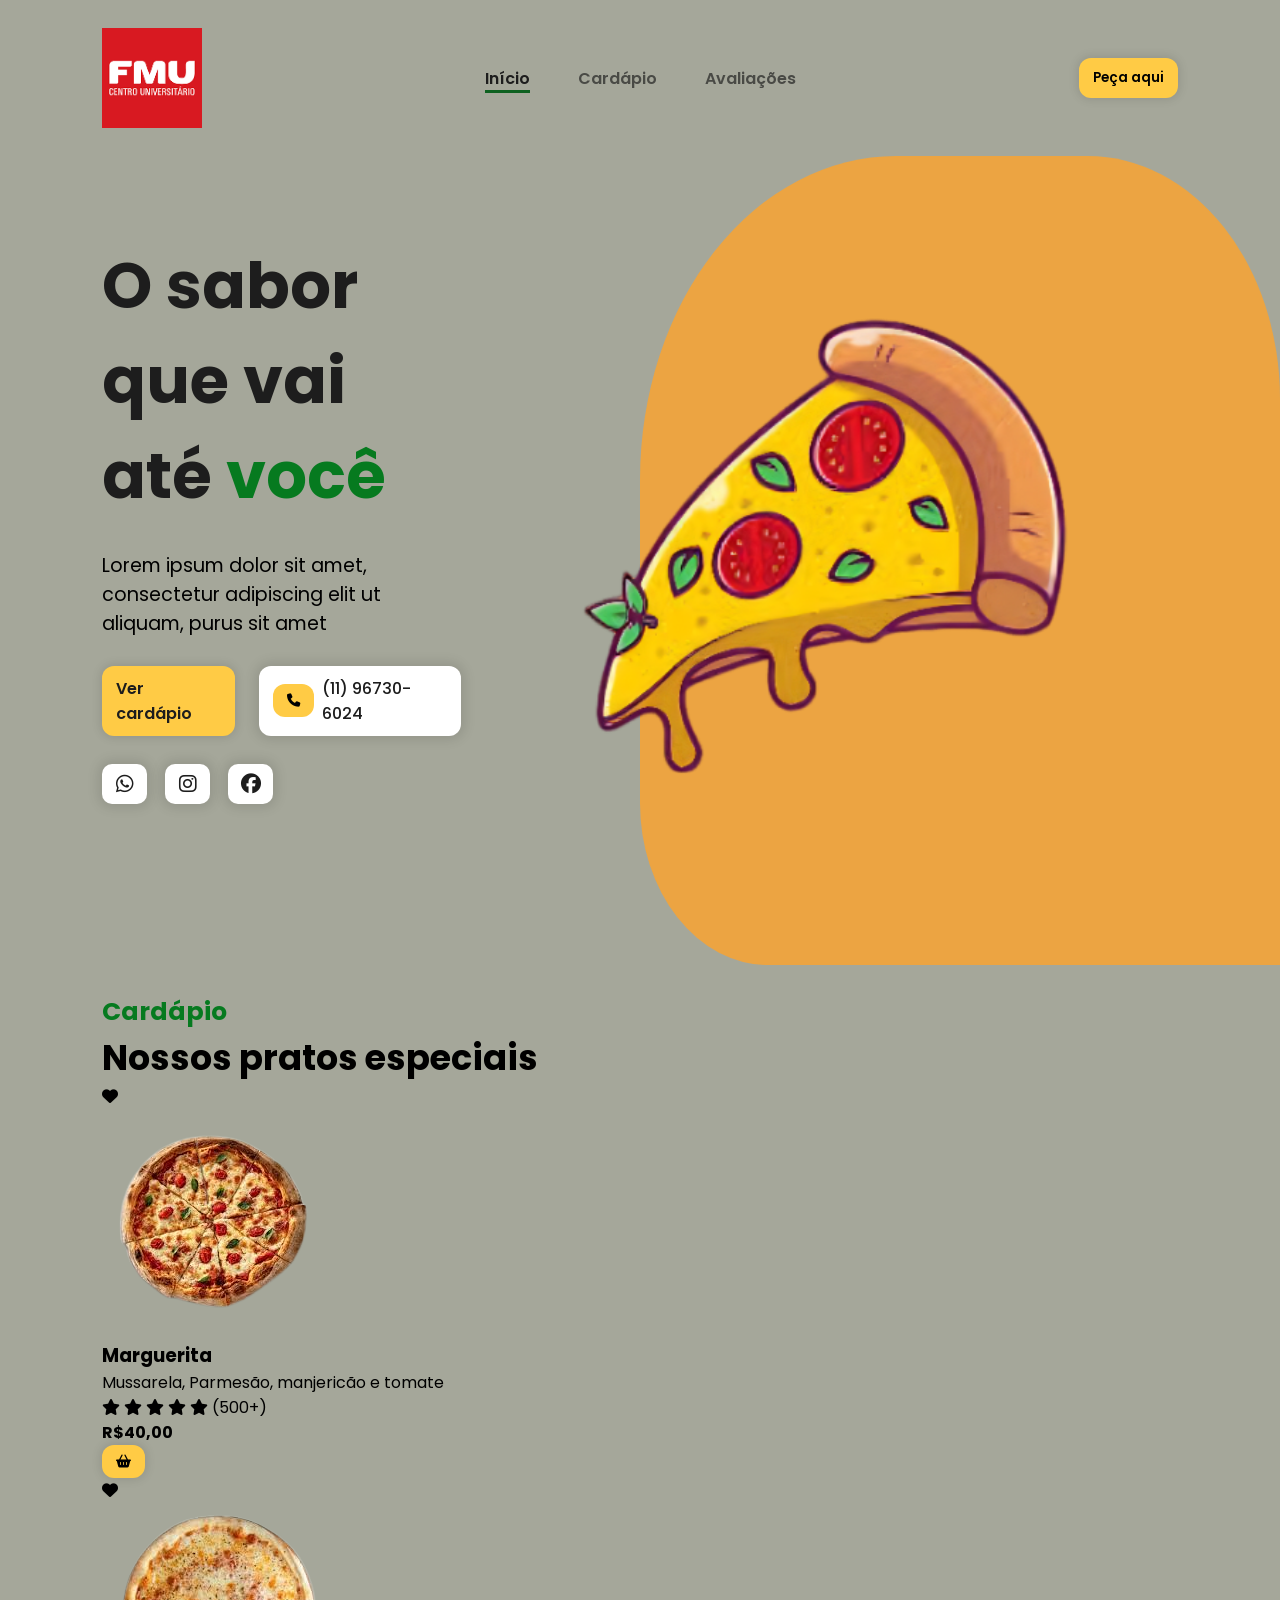
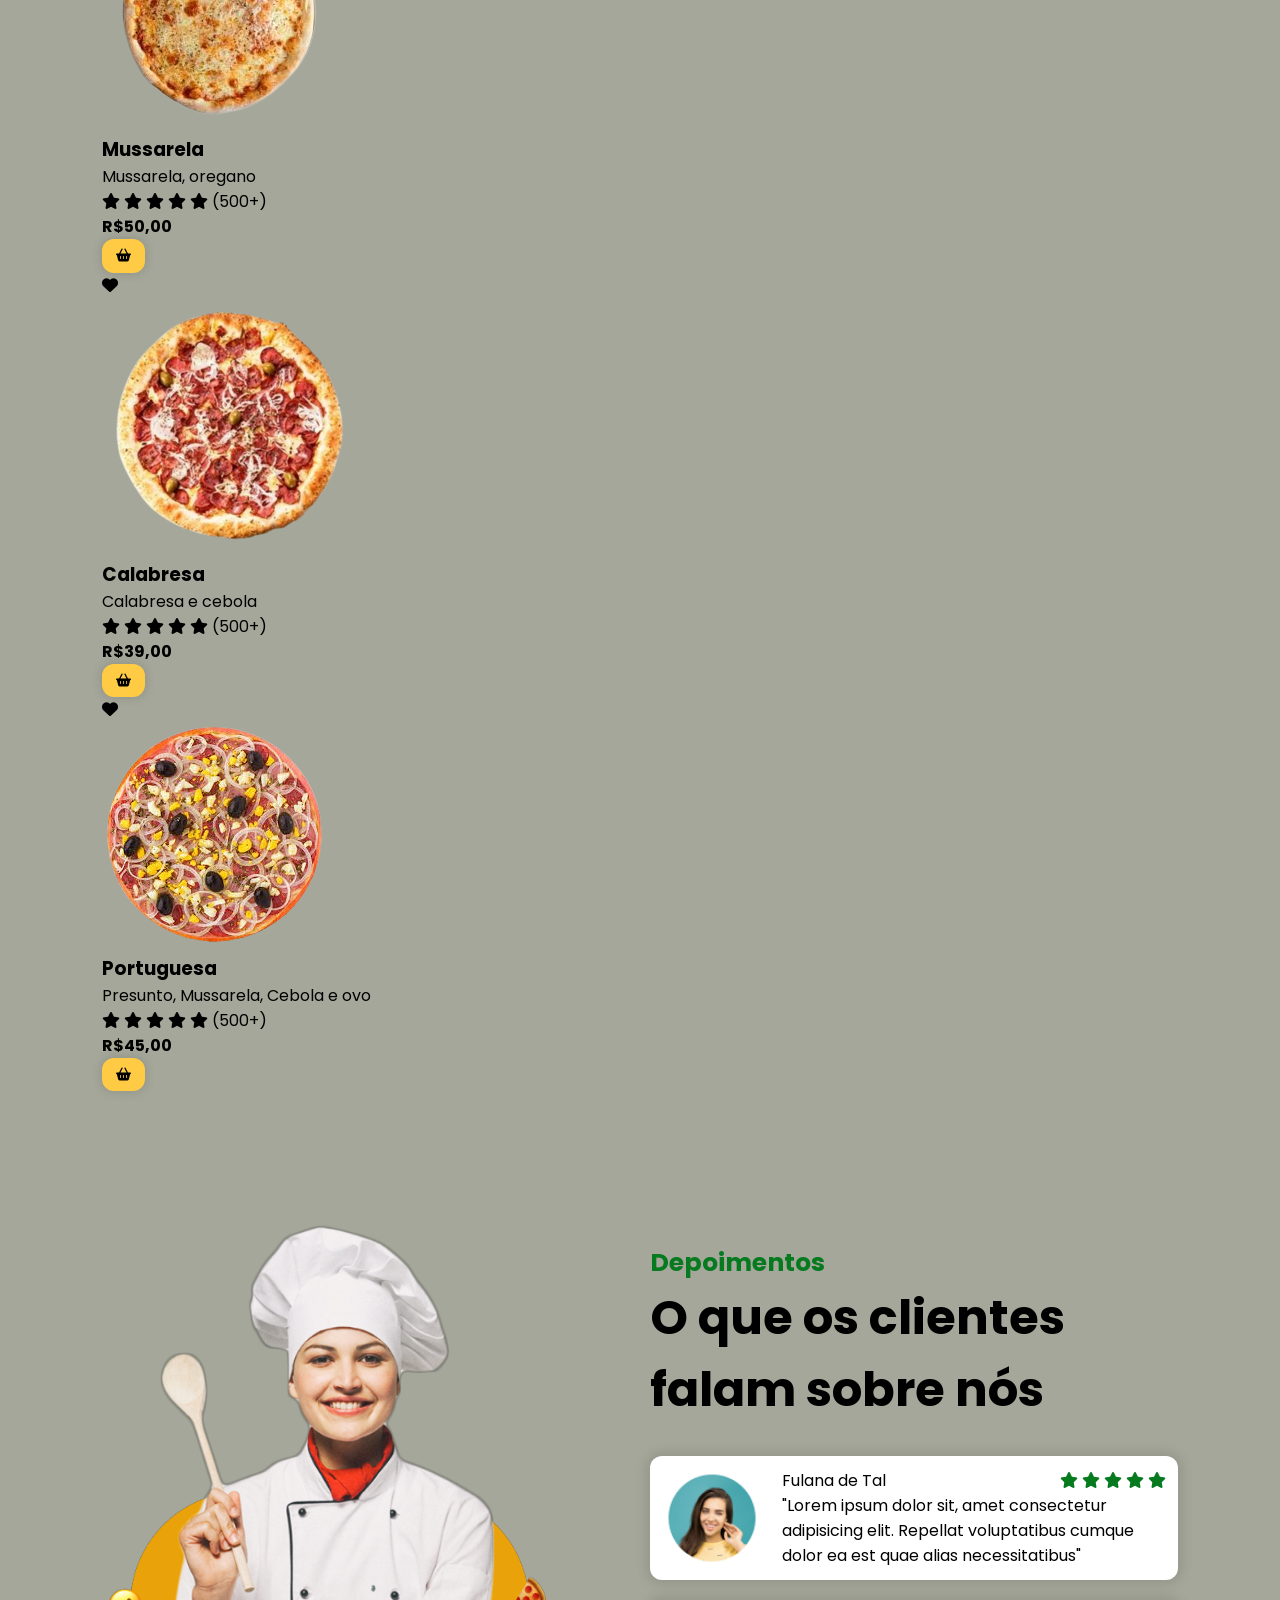
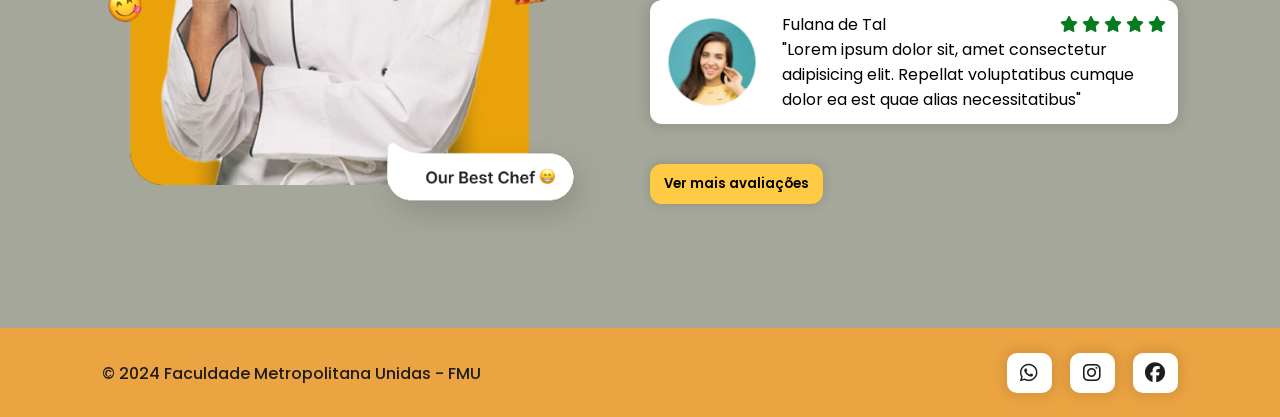
==== index.html @ d15ac129 "Initial commit" ====
<!DOCTYPE html>
<html lang="en">
<head>
    <meta charset="UTF-8">
    <meta name="viewport" content="width=device-width, initial-scale=1.0">
    <link rel="shortcut icon" href="assets/imagens/favicon.png" type="image/x-icon">
    <link rel="stylesheet" href="https://cdnjs.cloudflare.com/ajax/libs/font-awesome/6.6.0/css/all.min.css" integrity="sha512-Kc323vGBEqzTmouAECnVceyQqyqdsSiqLQISBL29aUW4U/M7pSPA/gEUZQqv1cwx4OnYxTxve5UMg5GT6L4JJg==" crossorigin="anonymous" referrerpolicy="no-referrer" />
    <script src="https://cdnjs.cloudflare.com/ajax/libs/jquery/3.7.1/jquery.min.js" integrity="sha512-v2CJ7UaYy4JwqLDIrZUI/4hqeoQieOmAZNXBeQyjo21dadnwR+8ZaIJVT8EE2iyI61OV8e6M8PP2/4hpQINQ/g==" crossorigin="anonymous" referrerpolicy="no-referrer"></script>
    <link rel="stylesheet" href="assets/css/style.css">
    <link rel="stylesheet" href="assets/css/header.css">
    <link rel="stylesheet" href="assets/css/home.css">
    <link rel="stylesheet" href="assets/css/testimonials.css">

    <title>Pizzaria</title>
</head>
<body>
<header>
        <nav id="navbar">
            <img src="assets/imagens/fmu.logo.png" alt="Logo Fmu" id="nav_logo">

            <ul id="nav_list">
                <li class="nav-item active">
                    <a href="#home">Início</a>
                </li>
                <li class="nav-item">
                    <a href="#menu">Cardápio</a>
                </li>
                <li class="nav-item">
                    <a href="#testimonials">Avaliações</a>
                </li>
            </ul>

            <button class="btn-default">
                Peça aqui
            </button>

            <button id="mobile_btn">
                <i class="fa-solid fa-bars"></i>
            </button>
        </nav>

        <div id="mobile_menu">
            <ul id="mobile_nav_list">
                <li class="nav-item">
                    <a href="#home">Início</a>
                </li>
                <li class="nav-item">
                    <a href="#menu">Cardápio</a>
                </li>
                <li class="nav-item">
                    <a href="#testimonials">Avaliações</a>
                </li>
            </ul>

            <button class="btn-default">
                Peça aqui
            </button>
        </div>
    </header>

    <main id="content">
        <section id="home">
            <div class="shape"></div>
            <div id="cta">
                <h1 class="title">
                    O sabor que vai até
                    <span>você</span>
                </h1>

                <p class="description">
                    Lorem ipsum dolor sit amet, consectetur 
                    adipiscing elit ut aliquam, purus sit amet
                </p>

                <div id="cta_buttons">
                    <a href="#" class="btn-default">
                        Ver cardápio
                    </a>

                    <a href="https://wa.me/+5511967306024" id="phone_button" target="_blank">
                        <button class="btn-default">
                            <i class="fa-solid fa-phone"></i>
                        </button>
                        (11) 96730-6024
                    </a>
                </div>

                <div class="social-media-buttons">
                    <a href="">
                        <i class="fa-brands fa-whatsapp"></i>
                    </a>

                    <a href="">
                        <i class="fa-brands fa-instagram"></i>
                    </a>

                    <a href="">
                        <i class="fa-brands fa-facebook"></i>
                    </a>
                </div>
            </div>

            <div id="banner">
                <img src="assets/imagens/pizza.png" alt="Foto main">
            </div>
        </section>

        <section id="menu">
            <h2 class="section-title">Cardápio</h2>
            <h3 class="section-subtitle">Nossos pratos especiais</h3>

            <div id="dishes">
                <div class="dish">
                    <div class="dish-heart">
                        <i class="fa-solid fa-heart"></i>
                    </div>

                    <img src="assets/imagens/dish.png" class="dish-image" alt="">

                    <h3 class="dish-title">
                        Marguerita
                    </h3>

                    <span class="dish-description">
                        Mussarela, Parmesão, manjericão e tomate
                    </span>

                    <div class="dish-rate">
                        <i class="fa-solid fa-star"></i>
                        <i class="fa-solid fa-star"></i>
                        <i class="fa-solid fa-star"></i>
                        <i class="fa-solid fa-star"></i>
                        <i class="fa-solid fa-star"></i>
                        <span>(500+)</span>
                    </div>

                    <div class="dish-price">
                        <h4>R$40,00</h4>
                        <button class="btn-default">
                            <i class="fa-solid fa-basket-shopping"></i>
                        </button>
                    </div>
                </div>

                <div class="dish">
                    <div class="dish-heart">
                        <i class="fa-solid fa-heart"></i>
                    </div>

                    <img src="assets/imagens/mussarela.png" class="dish-image" alt="">

                    <h3 class="dish-title">
                        Mussarela
                    </h3>

                    <span class="dish-description">
                        Mussarela, oregano
                    </span>

                    <div class="dish-rate">
                        <i class="fa-solid fa-star"></i>
                        <i class="fa-solid fa-star"></i>
                        <i class="fa-solid fa-star"></i>
                        <i class="fa-solid fa-star"></i>
                        <i class="fa-solid fa-star"></i>
                        <span>(500+)</span>
                    </div>

                    <div class="dish-price">
                        <h4>R$50,00</h4>
                        <button class="btn-default">
                            <i class="fa-solid fa-basket-shopping"></i>
                        </button>
                    </div>
                </div>

                <div class="dish">
                    <div class="dish-heart">
                        <i class="fa-solid fa-heart"></i>
                    </div>

                    <img src="assets/imagens/calabresa1.png" class="dish-image" alt="">

                    <h3 class="dish-title">
                        Calabresa
                    </h3>

                    <span class="dish-description">
                        Calabresa e cebola
                    </span>

                    <div class="dish-rate">
                        <i class="fa-solid fa-star"></i>
                        <i class="fa-solid fa-star"></i>
                        <i class="fa-solid fa-star"></i>
                        <i class="fa-solid fa-star"></i>
                        <i class="fa-solid fa-star"></i>
                        <span>(500+)</span>
                    </div>

                    <div class="dish-price">
                        <h4>R$39,00</h4>
                        <button class="btn-default">
                            <i class="fa-solid fa-basket-shopping"></i>
                        </button>
                    </div>
                </div>

                <div class="dish">
                    <div class="dish-heart">
                        <i class="fa-solid fa-heart"></i>
                    </div>

                    <img src="assets/imagens/portuguesa.png" class="dish-image" alt="">

                    <h3 class="dish-title">
                        Portuguesa
                    </h3>

                    <span class="dish-description">
                        Presunto, Mussarela, Cebola e ovo
                    </span>

                    <div class="dish-rate">
                        <i class="fa-solid fa-star"></i>
                        <i class="fa-solid fa-star"></i>
                        <i class="fa-solid fa-star"></i>
                        <i class="fa-solid fa-star"></i>
                        <i class="fa-solid fa-star"></i>
                        <span>(500+)</span>
                    </div>

                    <div class="dish-price">
                        <h4>R$45,00</h4>
                        <button class="btn-default">
                            <i class="fa-solid fa-basket-shopping"></i>
                        </button>
                    </div>
                </div>
            </div>
        </section>

        <section id="testimonials">
            <img src="assets/imagens/chef.png" id="testimonial_chef" alt="">

            <div id="testimonials_content">
                <h2 class="section-title">
                    Depoimentos
                </h2>
                <h3 class="section-subtitle">
                    O que os clientes falam sobre nós
                </h3>

                <div id="feedbacks">
                    <div class="feedback">
                        <img src="assets/imagens/avatar.png" class="feedback-avatar" alt="">

                        <div class="feedback-content">
                            <p>
                                Fulana de Tal
                                <span>
                                    <i class="fa-solid fa-star"></i>
                                    <i class="fa-solid fa-star"></i>
                                    <i class="fa-solid fa-star"></i>
                                    <i class="fa-solid fa-star"></i>
                                    <i class="fa-solid fa-star"></i>
                                </span>
                            </p>
                            <p>
                                "Lorem ipsum dolor sit, amet consectetur adipisicing elit.
                                Repellat voluptatibus cumque dolor ea est quae alias necessitatibus"
                            </p>
                        </div>
                    </div>

                    <div class="feedback">
                        <img src="assets/imagens/avatar.png" class="feedback-avatar" alt="">

                        <div class="feedback-content">
                            <p>
                                Fulana de Tal
                                <span>
                                    <i class="fa-solid fa-star"></i>
                                    <i class="fa-solid fa-star"></i>
                                    <i class="fa-solid fa-star"></i>
                                    <i class="fa-solid fa-star"></i>
                                    <i class="fa-solid fa-star"></i>
                                </span>
                            </p>
                            <p>
                                "Lorem ipsum dolor sit, amet consectetur adipisicing elit.
                                Repellat voluptatibus cumque dolor ea est quae alias necessitatibus"
                            </p>
                        </div>
                    </div>
                </div>

                <button class="btn-default">
                    Ver mais avaliações
                </button>
            </div>
        </section>
    </main>

    <footer>
        <img src="src/images/wave.svg" alt="">

        <div id="footer_items">
            <span id="copyright">
                &copy 2024 Faculdade Metropolitana Unidas - FMU
            </span>

            <div class="social-media-buttons">
                <a href="https://wa.me/+5511967306024" target="_blank"> 
                    <i class="fa-brands fa-whatsapp"></i>
                </a>

                <a href="https://www.instagram.com/fmu_oficial/" target="_blank">
                    <i class="fa-brands fa-instagram"></i>
                </a>

                <a href="https://www.facebook.com/profile.php?id=587881167960031&_rdr" target="_blank">
                    <i class="fa-brands fa-facebook"></i>
                </a>
            </div>
        </div>
    </footer>

    <script src="assets/js/script.js"></script>
</body>
</html>
---- assets/css/style.css ----
@import url('https://fonts.googleapis.com/css2?family=Poppins:ital,wght@0,100;0,200;0,300;0,400;0,500;0,600;0,700;0,800;0,900;1,100;1,200;1,300;1,400;1,500;1,600;1,700;1,800;1,900&display=swap');
@import url('header.css');
@import url('home.css');
@import url('menu.css');
@import url('testimonials.css');
@import url('footer.css');

:root {
    --color-primary-1: #A5A79A;
    --color-primary-2: #eca442;
    --color-primary-3: #ca2421;
    --color-primary-4: #0e6120;
    --color-primary-5: #ffcb45;
    --color-primary-6: #067a1f;

    --color-neutral-0: #fff;
    --color-neutral-1: #1d1d1d;
}

* {
    font-family: 'Poppins', sans-serif;
    margin: 0;
    padding: 0;
    box-sizing: border-box;
}

html {
    scroll-behavior: smooth;
}

body {
    background-color: var(--color-primary-1);
}

section {
    padding: 28px 8%;
}

.btn-default {
    border: none;
    display: flex;
    align-items: center;
    justify-content: center;
    background-color: var(--color-primary-5);
    border-radius: 12px;
    padding: 10px 14px;
    font-weight: 600;
    box-shadow: 0px 0px 10px 2px rgba(0, 0, 0, 0.1);
    cursor: pointer;
    transition: background-color .3s ease;
}

.btn-default:hover {
    background-color: var(--color-primary-3);
}

.social-media-buttons {
    display: flex;
    gap: 18px;
}

.social-media-buttons a {
    display: flex;
    align-items: center;
    justify-content: center;
    width: 45px;
    height: 40px;
    background-color: var(--color-neutral-0);
    font-size: 1.25rem;
    border-radius: 10px;
    text-decoration: none;
    color: var(--color-neutral-1);;
    box-shadow: 0px 0px 12px 4px rgba(0, 0, 0, 0.1);
    transition: box-shadow .3s ease;
}

.social-media-buttons a:hover {
    box-shadow: 0px 0px 12px 8px rgba(0, 0, 0, 0.1);
}

.section-title {
    color: var(--color-primary-6);
    font-size: 1.563rem;
}

.section-subtitle {
    font-size: 2.1875rem;
}
---- assets/css/header.css ----
header {
    width: 100%;
    padding: 28px 8%;
    position: sticky;
    top: 0;
    background-color: var(--color-primary-1);
    z-index: 3;
}

#navbar {
    width: 100%;
    display: flex;
    align-items: center;
    justify-content: space-between;
}

#nav_logo {
    height: 100px;
    width: 100px;
    font-size: 24px;
    color: var(--color-primary-6);
}

#nav_list {
    display: flex;
    list-style: none;
    gap: 48px;
}

.nav-item a {
    text-decoration: none;
    color: #1d1d1dad;
    font-weight: 600;
}

.nav-item.active a {
    color: var(--color-neutral-1);
    border-bottom: 3px solid var(--color-primary-4);
}

#mobile_btn {
    display: none;
}

#mobile_menu {
    display: none;
}

@media screen and (max-width: 1170px) {
    #nav_list,
    #navbar .btn-default {
        display: none;
    }

    #mobile_btn {
        display: block;
        border: none;
        background-color: transparent;
        font-size: 1.5rem;
        cursor: pointer;
    }

    #mobile_menu.active {
        display: flex;
        flex-direction: column;
        align-items: center;
    }

    #mobile_nav_list {
        display: flex;
        flex-direction: column;
        gap: 12px;
        margin: 12px 0px;
    }

    #mobile_nav_list .nav-item {
        list-style: none;
        text-align: center;
    } 
}
---- assets/css/home.css ----
#home {
    display: flex;
    min-height: calc(100vh - 91px);
    position: relative;
}

#cta {
    width: 35%;
    display: flex;
    flex-direction: column;
    gap: 28px;
    margin-top: 5%;
}

#cta .title {
    font-size: 4rem;
    color: var(--color-neutral-1);;
}

#cta .title span {
    color: var(--color-primary-6);
}

#cta .description {
    font-size: 1.2rem;
}

#cta_buttons {
    display: flex;
    gap: 24px;
}

#cta_buttons a {
    text-decoration: none;
    color: var(--color-neutral-1);;
}

#phone_button {
    display: flex;
    gap: 8px;
    align-items: center;
    background-color: #ffffff;
    padding: 8px 14px;
    font-weight: 500;
    box-shadow: 0px 0px 12px 4px rgba(0, 0, 0, 0.1);
    border-radius: 12px;
}

#phone_button button {
    box-shadow: none;
}

#banner {
    display: flex;
    align-items: start;
    justify-content: end;
    width: 70%;
    z-index: 2;
}

#banner img {
    height: 100%;
    width: fit-content;
}

.shape {
    background-color: var(--color-primary-2);
    width: 50%;
    height: 100%;
    position: absolute;
    border-radius: 40% 30% 0% 20%;
    top: 0;
    right: 0;
    z-index: 1;
}

@media screen and (max-width: 1170px) {
    #home {
        min-height: 100%;
        padding-top: 0px;
    }

    #banner,
    #banner img,
    #home .shape {
        display: none;
    }

    #cta {
        width: 100%;
        text-align: center;
        align-items: center;
    }
}

@media screen and (max-width: 450px) {
    #phone_button button {
        display: none;
    }
}
---- assets/css/testimonials.css ----
#testimonials {
    min-height: calc(100vh - 91px);
    display: flex;
    align-items: center;
    justify-content: center;
    gap: 48px;
}

#testimonial_chef {
    width: 500px;
    height: auto;
}

#testimonials .section-subtitle {
    font-size: 3rem;
}

#testimonials_content {
    width: 50%;
}

#feedbacks {
    display: flex;
    flex-direction: column;
    gap: 20px;
    margin-bottom: 40px;
    margin-top: 30px;
}

.feedback {
    display: flex;
    align-items: center;
    gap: 20px;
    background-color: var(--color-neutral-0);
    padding: 12px;
    border-radius: 12px;
    box-shadow: 0px 0px 12px 4px rgba(0, 0, 0, 0.1);
}

.feedback-avatar {
    width: 100px;
    height: 100px;
    border-radius: 100%;
    object-fit: cover;
}

.feedback-content p {
    display: flex;
    justify-content: space-between;
}

.feedback-content p span {
    color: var(--color-primary-6);
}

@media screen and (max-width: 1170px) {
    #testimonials {
        flex-direction: column;
    }

    #testimonials .section-subtitle {
        text-align: center;
        font-size: 2.5rem;
    }

    #testimonial_chef {
        display: none;
    }

    #testimonials_content {
        width: 70%;
        display: flex;
        flex-direction: column;
        align-items: center;
    }
}

@media screen and (max-width: 600px) {
    #testimonials .section-subtitle {
        font-size: 2rem;
    }

    #testimonials_content {
        width: 100%;
    }

    .feedback {
        flex-direction: column;
    }
}
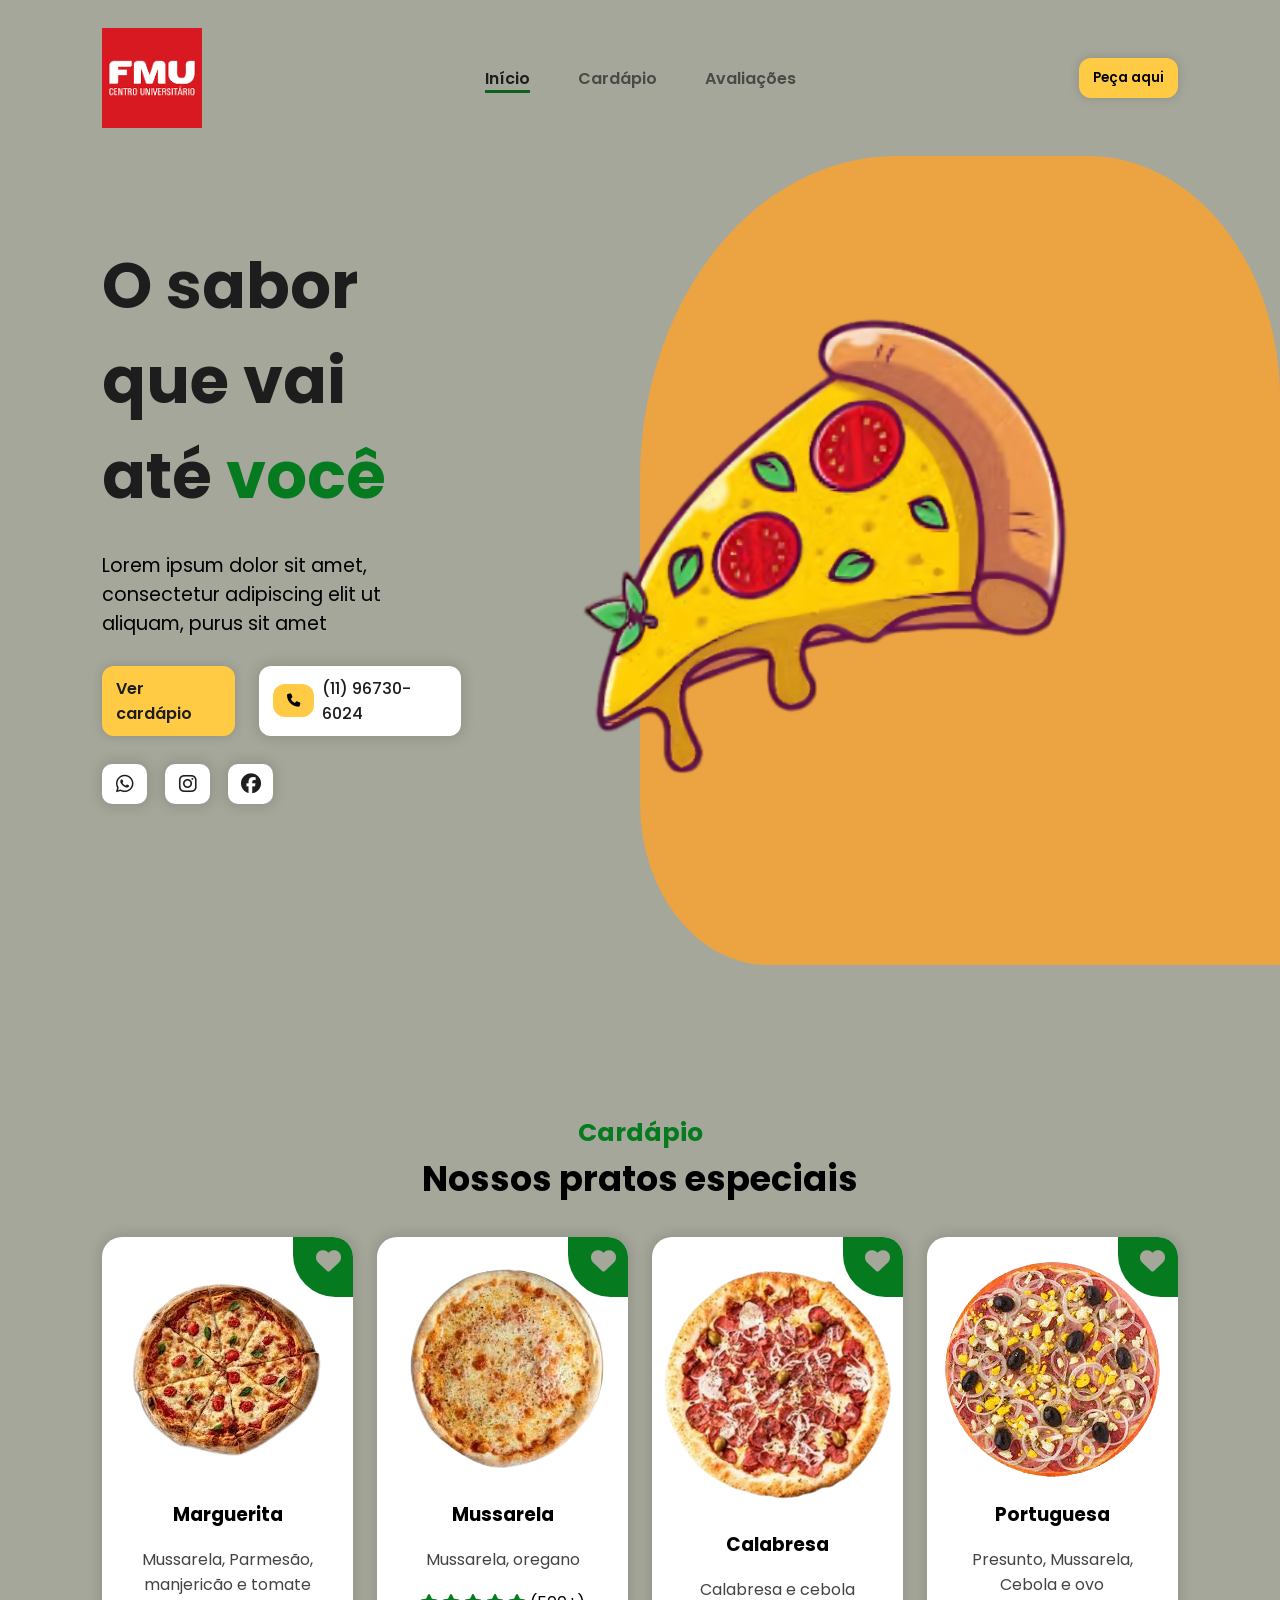
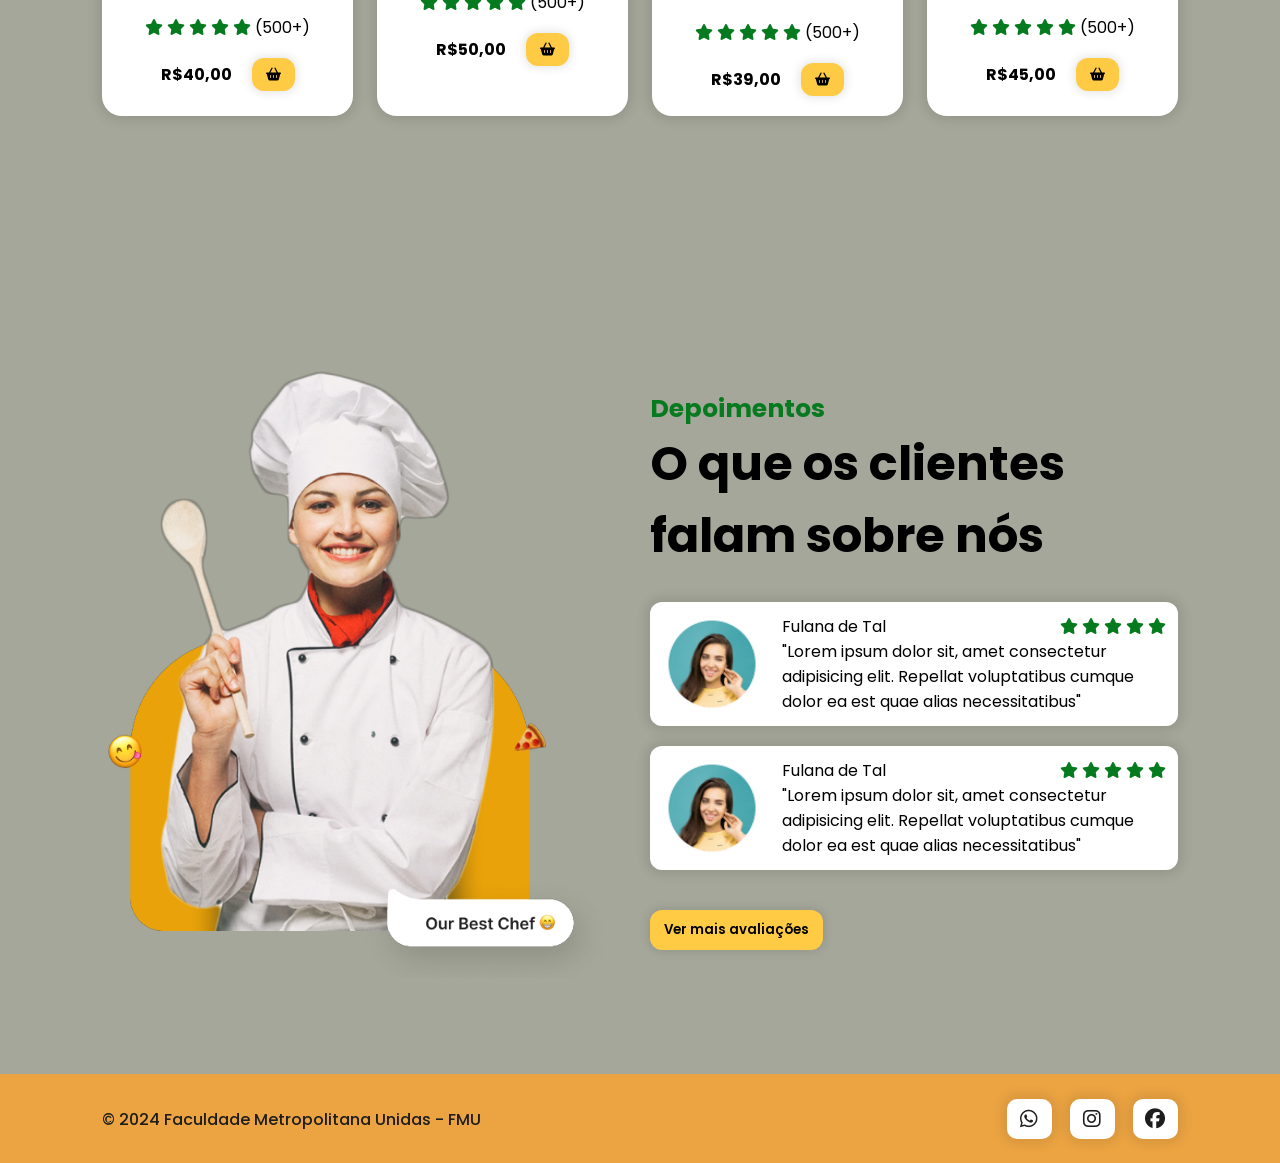
==== commit bf486803: "update" ====
--- a/index.html
+++ b/index.html
@@ -10,6 +10,7 @@
     <link rel="stylesheet" href="assets/css/header.css">
     <link rel="stylesheet" href="assets/css/home.css">
     <link rel="stylesheet" href="assets/css/testimonials.css">
+    <link rel="stylesheet" href="assets/css/menu.css">
 
     <title>Pizzaria</title>
 </head>
--- a/assets/css/menu.css
+++ b/assets/css/menu.css
@@ -0,0 +1,80 @@
+#menu {
+    display: flex;
+    flex-direction: column;
+    align-items: center;
+    justify-content: center;
+    min-height: 100vh;
+}
+
+#dishes {
+    width: 100%;
+    display: flex;
+    justify-content: center;
+    gap: 24px;
+    margin-top: 32px;
+}
+
+.dish {
+    display: flex;
+    flex-direction: column;
+    align-items: center;
+    border-radius: 20px;
+    gap: 18px;
+    width: 25%;
+    padding: 20px;
+    background-color: var(--color-neutral-0);
+    box-shadow: 0px 0px 12px 4px rgba(0, 0, 0, 0.1);
+    position: relative;
+    overflow: hidden;
+}
+
+.dish-heart {
+    position: absolute;
+    background-color: var(--color-primary-6);
+    display: flex;
+    align-items: center;
+    justify-content: center;
+    font-size: 1.563rem;
+    color: var(--color-primary-1);
+    width: 70px;
+    height: 70px;
+    right: -10px;
+    top: -10px;
+    border-radius: 0px 37.5px 0px 42.5px;
+}
+
+.dish-description {
+    color: #434343;
+    text-align: center;
+}
+
+.dish-rate i {
+    color: var(--color-primary-6);
+}
+
+.dish-price {
+    display: flex;
+    align-items: center;
+    gap: 20px;
+}
+
+@media screen and (max-width: 1170px) {
+    #dishes {
+        flex-wrap: wrap;
+        justify-content: center;
+    }
+
+    .dish {
+        width: calc(50% - 12px);
+    }
+}
+
+@media screen and (max-width: 600px) {
+    .dish {
+        width: 100%;
+    }
+
+    #menu .section-subtitle {
+        text-align: center;
+    }
+} 
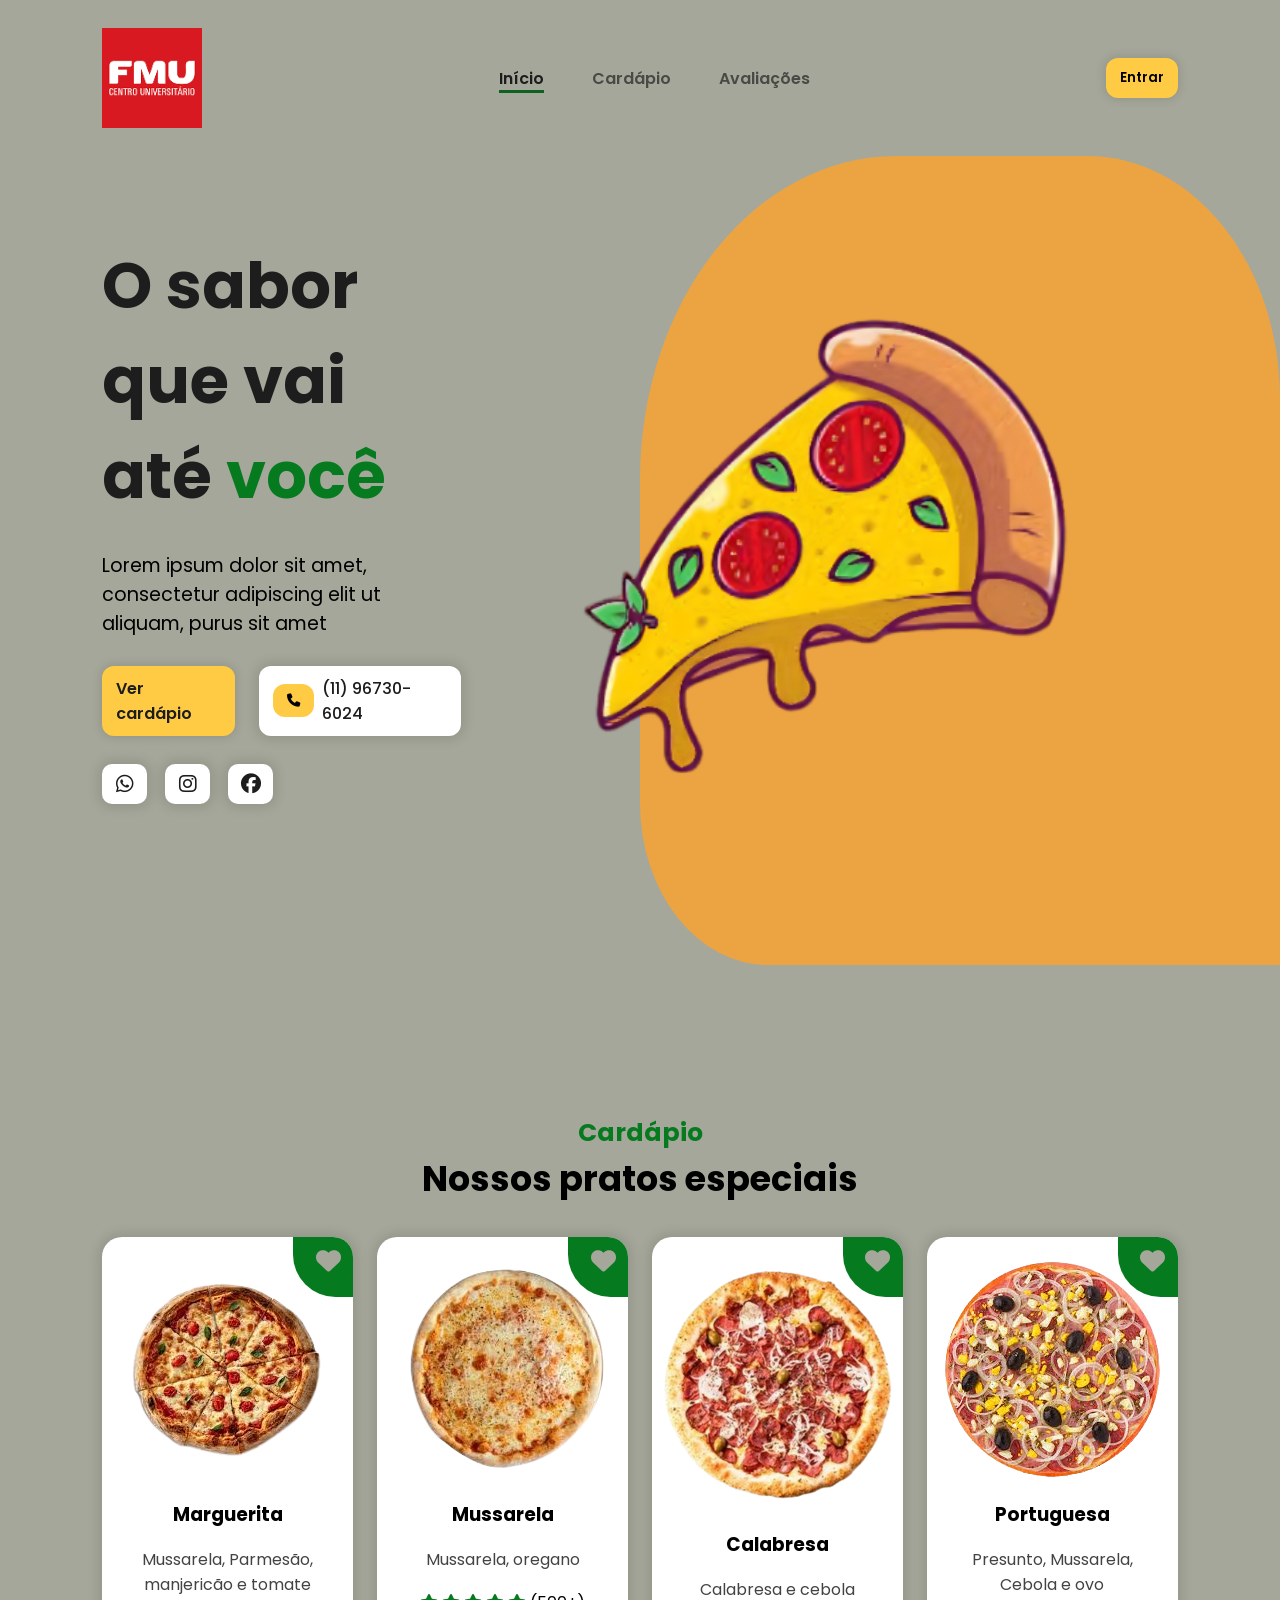
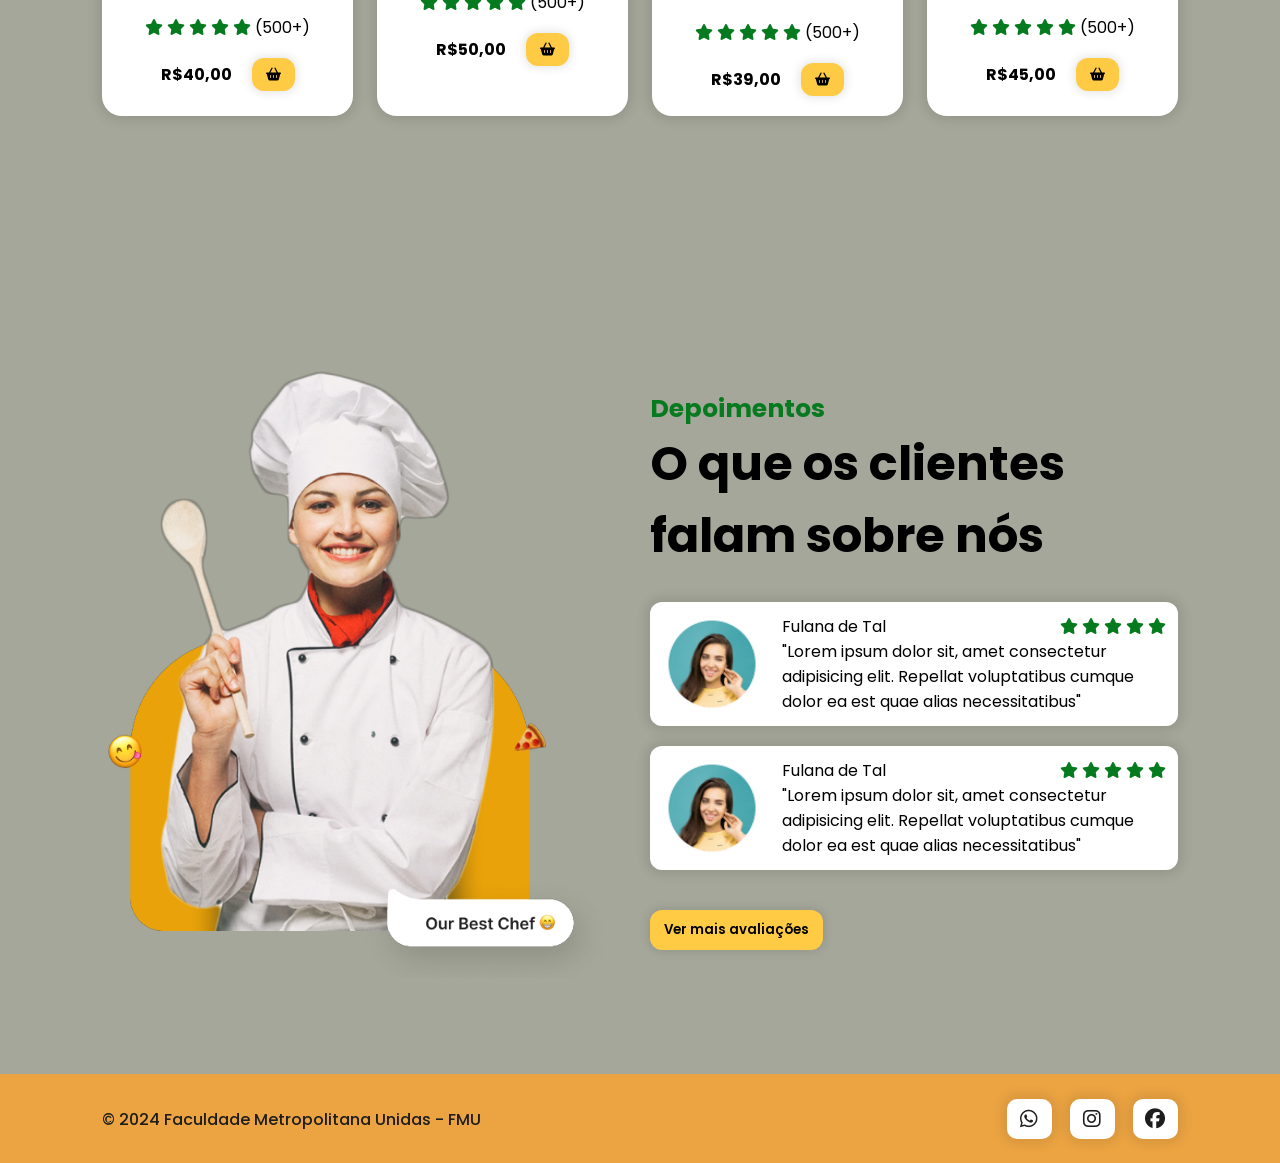
==== commit 53f5da63: "update" ====
--- a/index.html
+++ b/index.html
@@ -1,5 +1,5 @@
 <!DOCTYPE html>
-<html lang="en">
+<html lang="pt-BR">
 <head>
     <meta charset="UTF-8">
     <meta name="viewport" content="width=device-width, initial-scale=1.0">
@@ -32,7 +32,7 @@
             </ul>
 
             <button class="btn-default">
-                Peça aqui
+                <a href="login.html">Entrar</a>
             </button>
 
             <button id="mobile_btn">
@@ -87,15 +87,15 @@
                 </div>
 
                 <div class="social-media-buttons">
-                    <a href="">
+                    <a href="https://wa.me/+5511967306024" target="_blank">
                         <i class="fa-brands fa-whatsapp"></i>
                     </a>
 
-                    <a href="">
+                    <a href="https://www.instagram.com/fmu_oficial/" target="_blank">
                         <i class="fa-brands fa-instagram"></i>
                     </a>
 
-                    <a href="">
+                    <a href="https://www.facebook.com/profile.php?id=587881167960031&_rdr" target="_blank">
                         <i class="fa-brands fa-facebook"></i>
                     </a>
                 </div>
--- a/assets/css/header.css
+++ b/assets/css/header.css
@@ -77,4 +77,9 @@
         list-style: none;
         text-align: center;
     } 
+}
+
+a {
+    text-decoration: none;
+    color: black;
 }
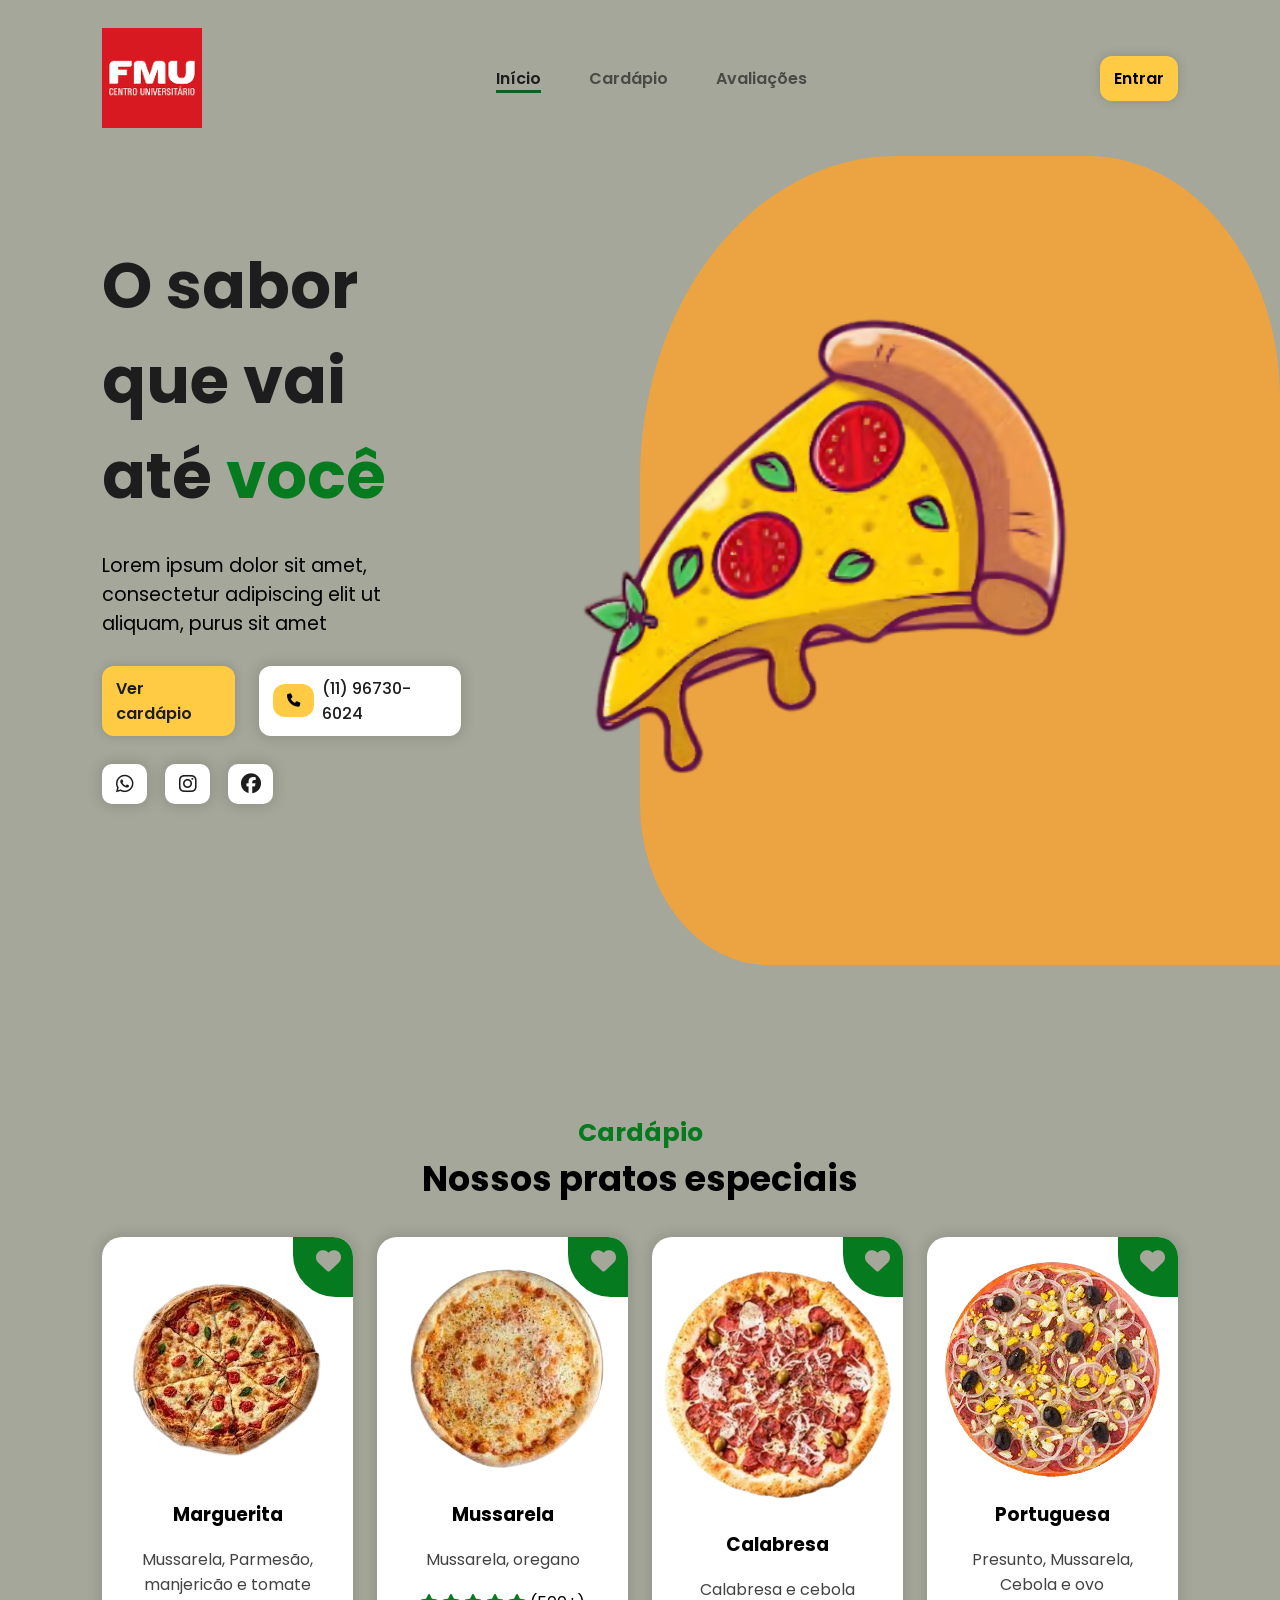
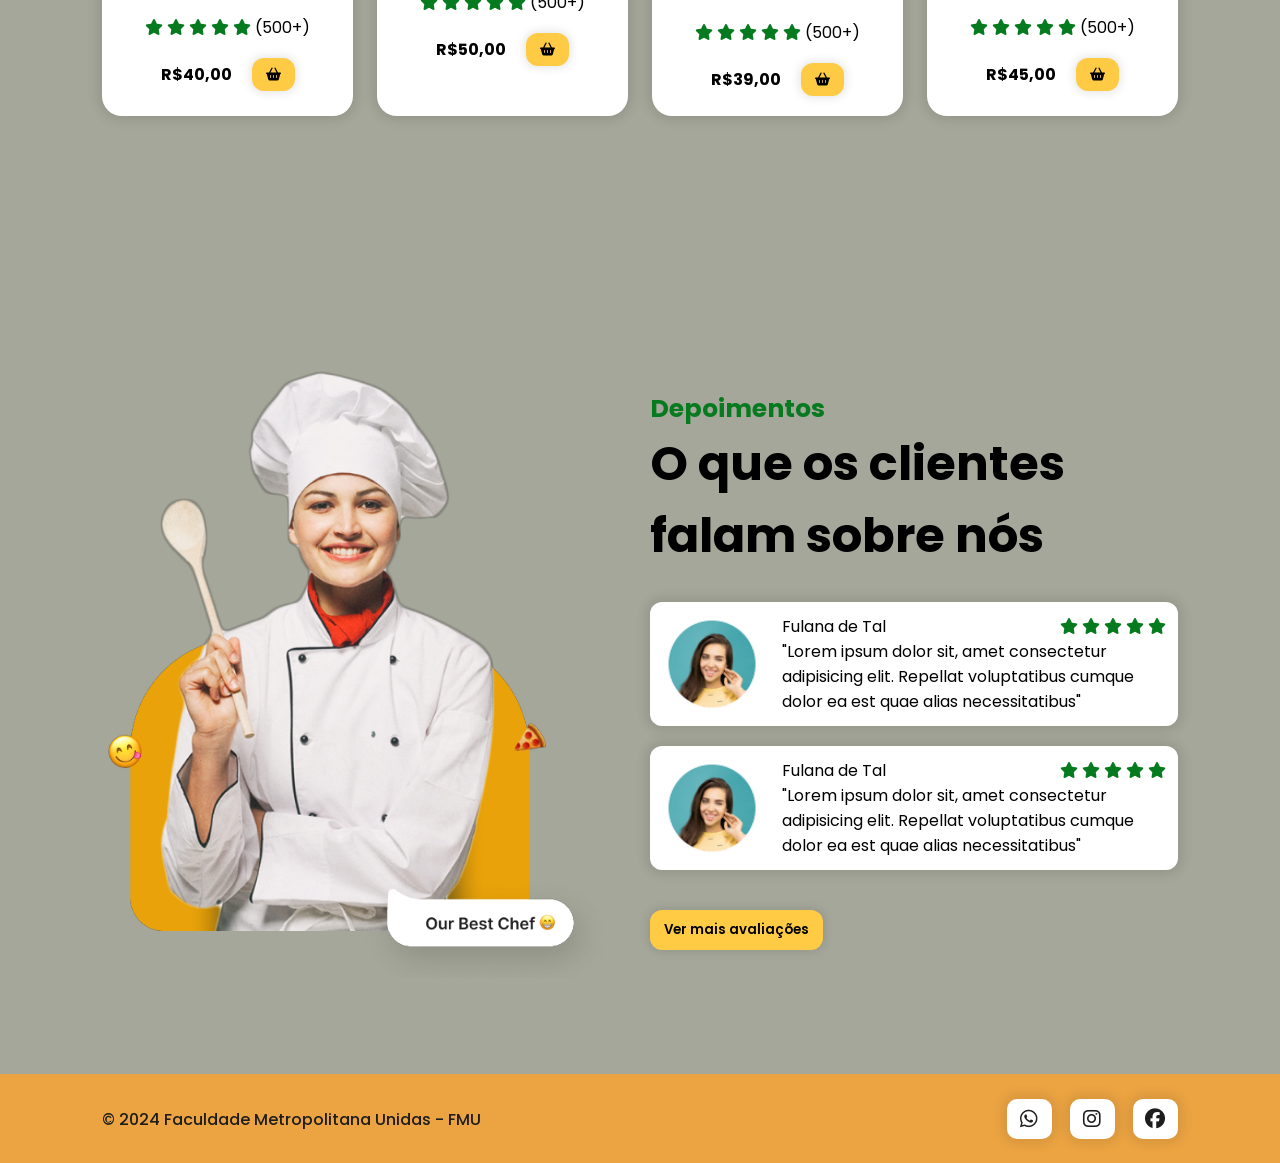
==== commit 835d6dd8: "update" ====
--- a/index.html
+++ b/index.html
@@ -30,10 +30,8 @@
                     <a href="#testimonials">Avaliações</a>
                 </li>
             </ul>
-
-            <button class="btn-default">
-                <a href="login.html">Entrar</a>
-            </button>
+            
+                 <a class="btn-default" href="login.html">Entrar</a>
 
             <button id="mobile_btn">
                 <i class="fa-solid fa-bars"></i>
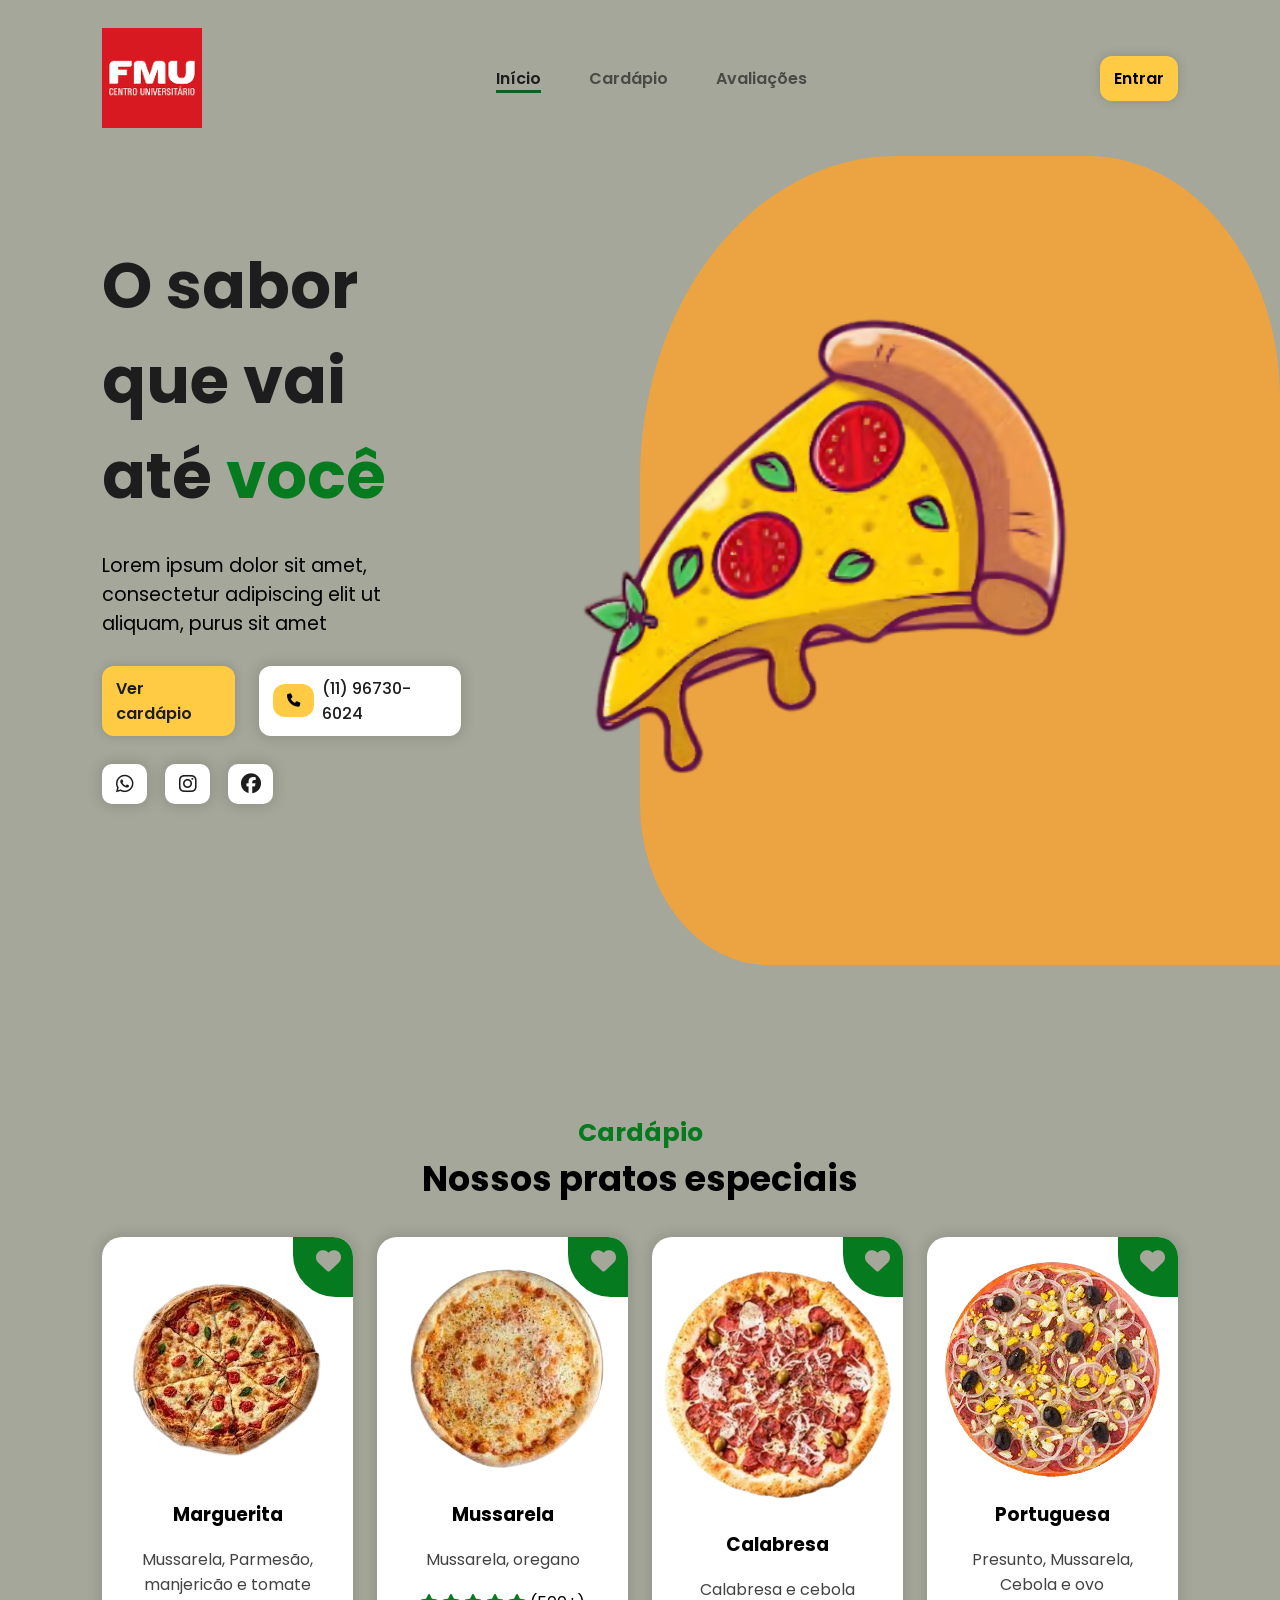
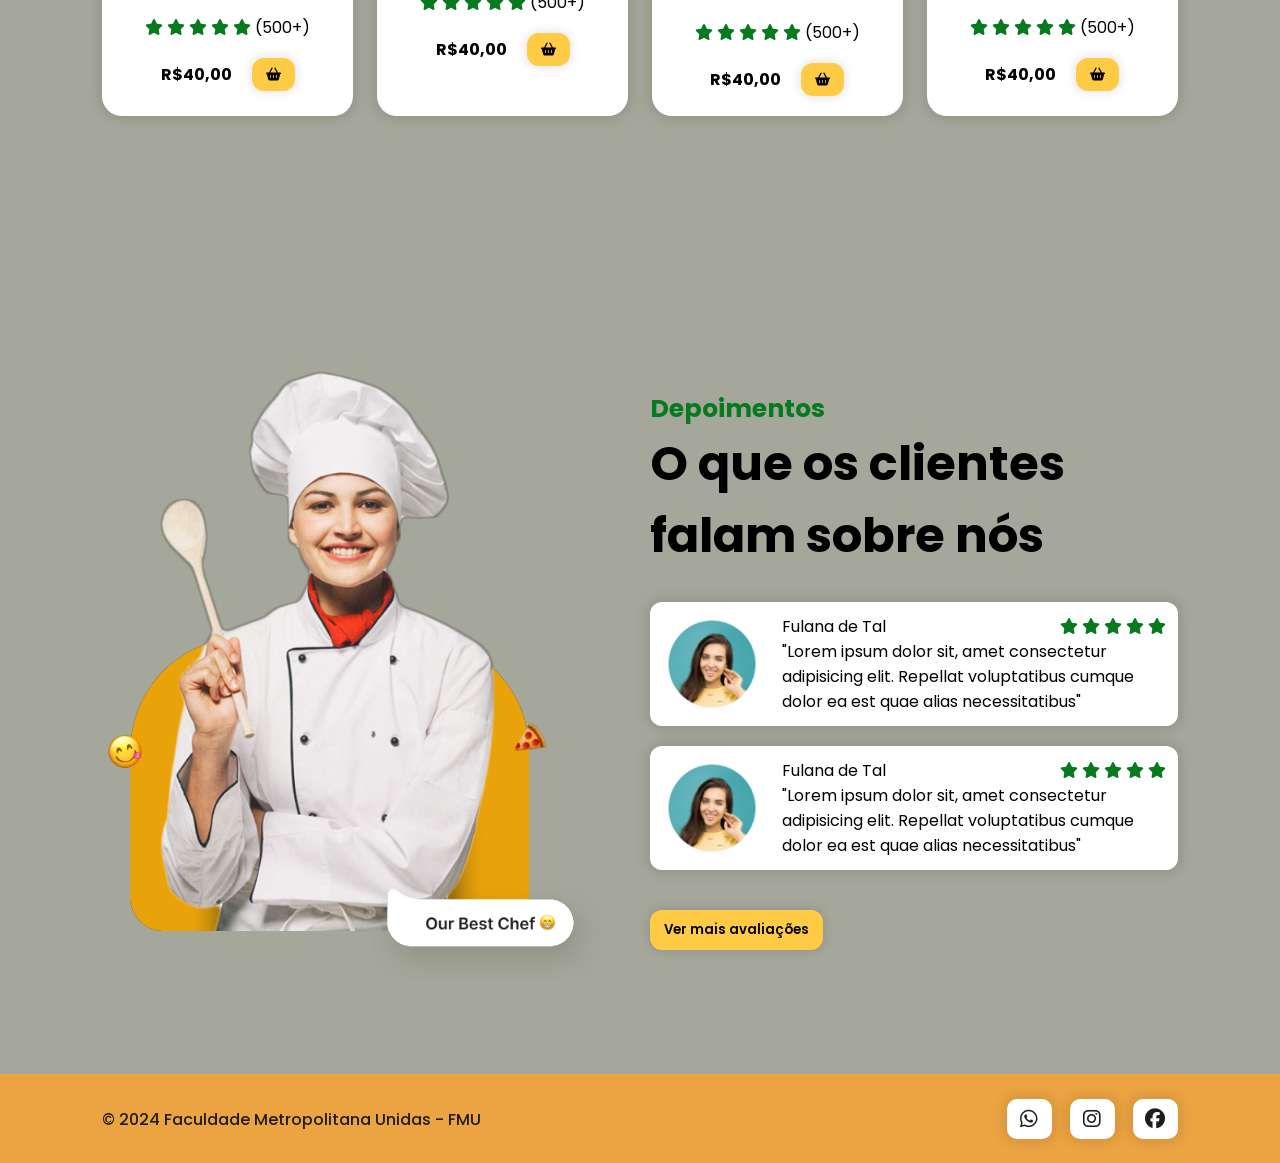
==== commit 24182608: "update" ====
--- a/index.html
+++ b/index.html
@@ -30,8 +30,8 @@
                     <a href="#testimonials">Avaliações</a>
                 </li>
             </ul>
-            
-                 <a class="btn-default" href="login.html">Entrar</a>
+
+                 <a class="entrar" href="login.html">Entrar</a>
 
             <button id="mobile_btn">
                 <i class="fa-solid fa-bars"></i>
@@ -51,9 +51,8 @@
                 </li>
             </ul>
 
-            <button class="btn-default">
-                Peça aqui
-            </button>
+                <a class="entrar" href="login.html">Peça aqui</a>
+
         </div>
     </header>
 
@@ -166,7 +165,7 @@
                     </div>
 
                     <div class="dish-price">
-                        <h4>R$50,00</h4>
+                        <h4>R$40,00</h4>
                         <button class="btn-default">
                             <i class="fa-solid fa-basket-shopping"></i>
                         </button>
@@ -198,7 +197,7 @@
                     </div>
 
                     <div class="dish-price">
-                        <h4>R$39,00</h4>
+                        <h4>R$40,00</h4>
                         <button class="btn-default">
                             <i class="fa-solid fa-basket-shopping"></i>
                         </button>
@@ -230,7 +229,7 @@
                     </div>
 
                     <div class="dish-price">
-                        <h4>R$45,00</h4>
+                        <h4>R$40,00</h4>
                         <button class="btn-default">
                             <i class="fa-solid fa-basket-shopping"></i>
                         </button>
--- a/assets/css/style.css
+++ b/assets/css/style.css
@@ -85,4 +85,22 @@
 
 .section-subtitle {
     font-size: 2.1875rem;
-} +} 
+
+.entrar {
+    border: none;
+    display: flex;
+    align-items: center;
+    justify-content: center;
+    background-color: var(--color-primary-5);
+    border-radius: 12px;
+    padding: 10px 14px;
+    font-weight: 600;
+    box-shadow: 0px 0px 10px 2px rgba(0, 0, 0, 0.1);
+    cursor: pointer;
+    transition: background-color .3s ease;
+}
+
+.entrar:hover {
+    background-color: var(--color-primary-3);
+}
